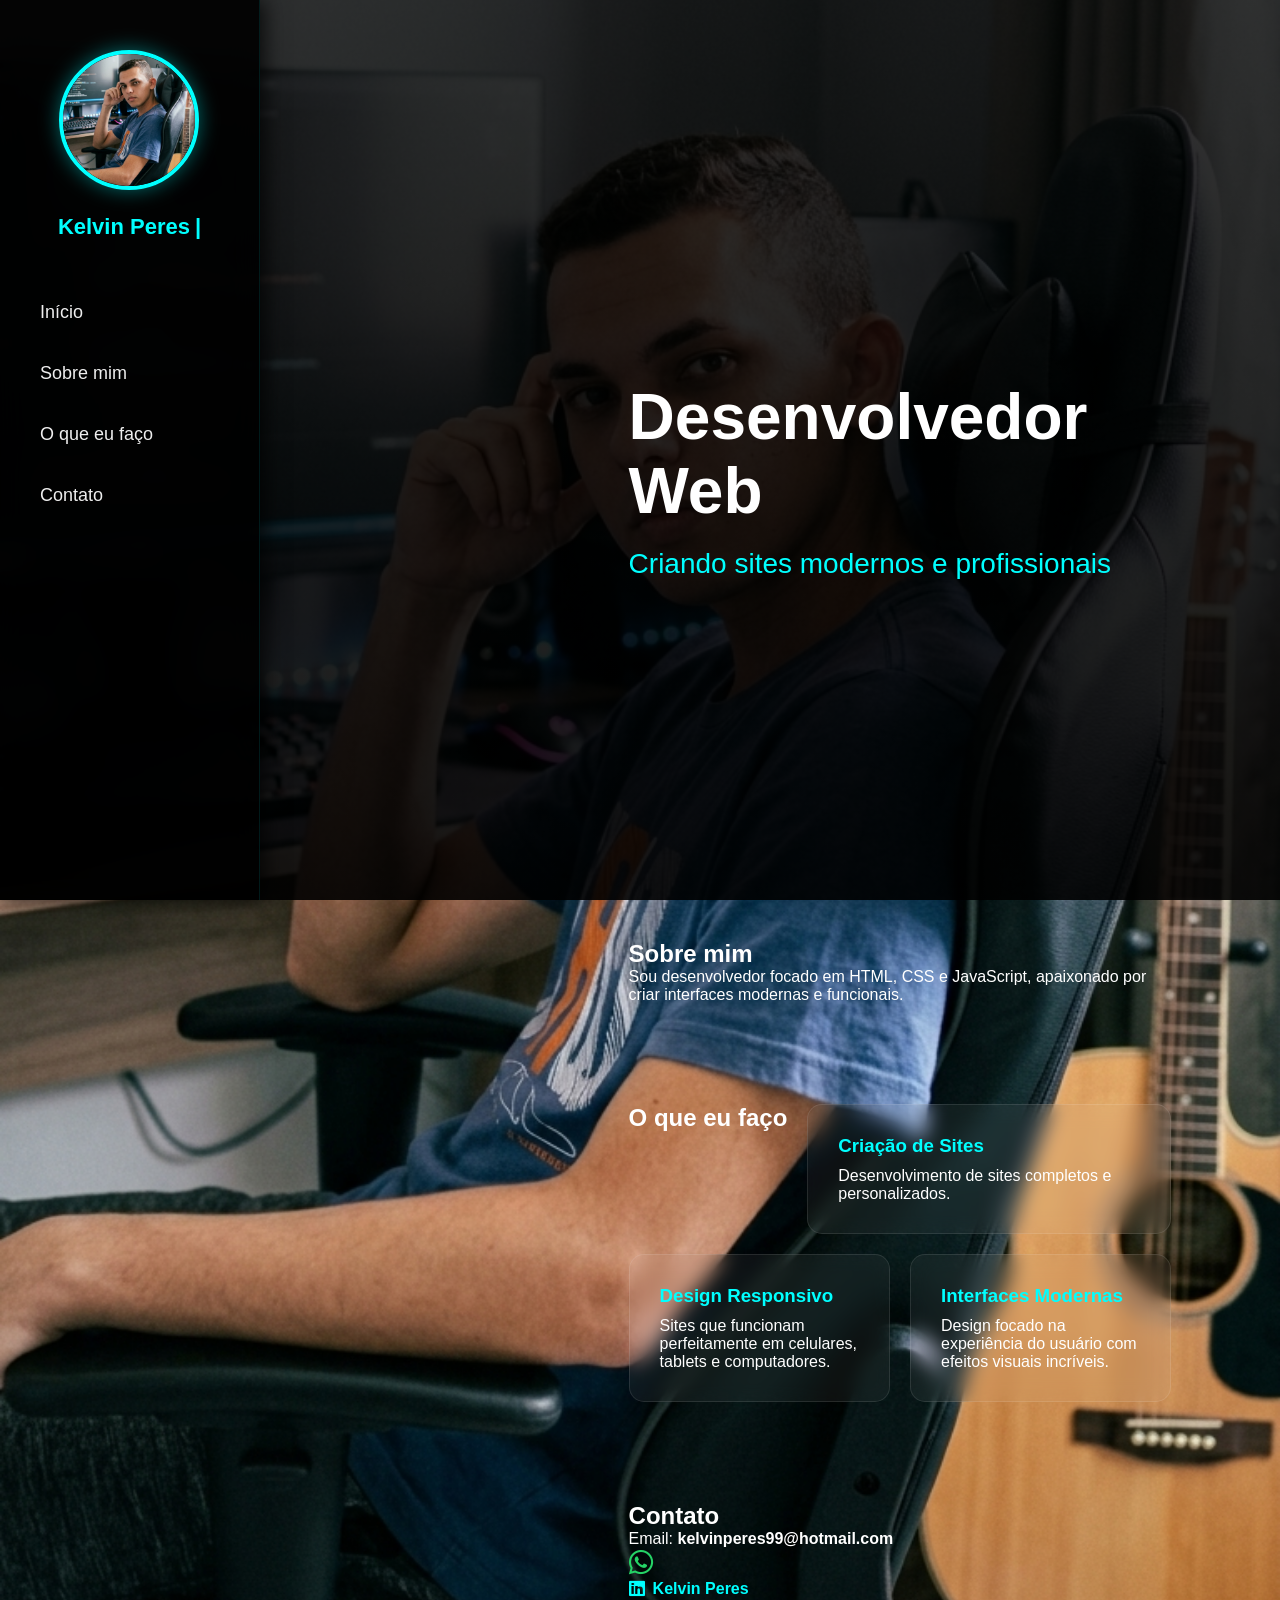
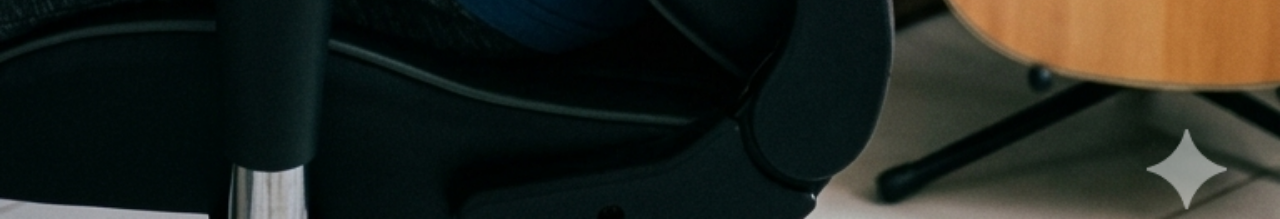
==== index.html @ 00a77fd3 "primeiro commit" ====
<!DOCTYPE html>
<html lang="pt-BR">
<head>
  <meta charset="UTF-8">
  <meta name="viewport" content="width=device-width, initial-scale=1.0">
  <title>Portfólio Kelvin Peres</title>
  <link rel="stylesheet" href="main.css">
  <link rel="stylesheet" href="https://cdnjs.cloudflare.com/ajax/libs/font-awesome/6.5.0/css/all.min.css">
  <link rel="stylesheet" href="https://cdnjs.cloudflare.com/ajax/libs/font-awesome/6.5.0/css/all.min.css">
</head>

<body>

<!-- SIDEBAR -->
<div class="sidebar">
  <div class="perfil">
    <img src="imagens/fundo.png" class="foto" alt="Kelvin Peres">

    <h2 class="nome">
      <span id="digitando"></span>
    </h2>
  </div>

  <nav class="menu">
    <a href="#inicio">Início</a>
    <a href="#sobre">Sobre mim</a>
    <a href="#servicos">O que eu faço</a>
    <a href="#contato">Contato</a>
  </nav>
</div>

<!-- CONTEÚDO -->
<main>
<main class="container">
<section id="inicio" class="hero">
  <h1>Desenvolvedor Web</h1>
  <p>Criando sites modernos e profissionais</p>
</section>

<section id="sobre">
  <h2>Sobre mim</h2>
  <p>Sou desenvolvedor focado em HTML, CSS e JavaScript, apaixonado por criar interfaces modernas e funcionais.</p>
</section>

<section id="servicos">
  <h2>O que eu faço</h2>

  <div class="card">
    <h3>Criação de Sites</h3>
    <p>Desenvolvimento de sites completos e personalizados.</p>
  </div>
  
  <div class="card">
    <h3>Design Responsivo</h3>
    <p>Sites que funcionam perfeitamente em celulares, tablets e computadores.</p>
  </div>
  
  <div class="card">
    <h3>Interfaces Modernas</h3>
    <p>Design focado na experiência do usuário com efeitos visuais incríveis.</p>
  </div>
</section>

<section id="contato">
  <h2>Contato</h2>

  <p>Email: <strong>kelvinperes99@hotmail.com</strong></p>
  <p>
  <a href="https://wa.me/5511974257887" 
     target="_blank" 
     rel="noopener noreferrer"
     class="link-whatsapp">

    <i class="fa-brands fa-whatsapp"></i>

  </a>
</p>

  <p>
    <a href="https://www.linkedin.com/in/kelvin-peres-32508433b/" 
       target="_blank" 
       rel="noopener noreferrer" 
       class="link-linkedin">

      <i class="fa-brands fa-linkedin"></i>
      Kelvin Peres
    </a>
  </p>
</section>

</main>

<!-- SCRIPT EXTERNO -->
<script src="script.js"></script>

</body>
</html>
---- main.css ----
/* RESET */
* {
  margin: 0;
  padding: 0;
  box-sizing: border-box;
}

/* BODY */
body {
  font-family: 'Segoe UI', Tahoma, Geneva, Verdana, sans-serif;
  color: white;
  background-color: #0a0a0a;

  background-image: linear-gradient(rgba(0,0,0,0.8), rgba(0,0,0,0.9)), url("imagens/fundo.png");
  background-size: cover;
  background-position: 60% 30%;
  background-attachment: fixed;
  background-repeat: no-repeat;

  overflow-x: hidden;
}

/* SCROLL SUAVE */
html {
  scroll-behavior: smooth;
}

/* SIDEBAR */
.sidebar {
  position: fixed;
  left: 0;
  top: 0;
  width: 260px;
  height: 100vh;

  background: rgba(0,0,0,0.9);
  backdrop-filter: blur(15px);

  display: flex;
  flex-direction: column;
  align-items: center;
  padding-top: 50px;

  box-shadow: 4px 0 20px rgba(0,0,0,0.8);
  z-index: 1000;
  border-right: 1px solid rgba(0,255,255,0.1);
}

/* PERFIL */
.perfil {
  text-align: center;
  padding: 0 20px;
  margin-bottom: 40px;
}

/* FOTO */
.foto {
  width: 140px;
  height: 140px;
  border-radius: 50%;
  object-fit: cover;
  border: 4px solid cyan;
  box-shadow: 0 0 20px rgba(0,255,255,0.4);
  margin-bottom: 20px;
}

/* NOME */
.nome {
  font-size: 22px;
  font-weight: bold;
  color: cyan;
  min-height: 1.5em;
}

/* CURSOR */
#digitando::after {
  content: "|";
  margin-left: 5px;
  animation: piscar 1s infinite;
}

@keyframes piscar {
  50% { opacity: 0; }
}

/* MENU */
.menu {
  display: flex;
  flex-direction: column;
  gap: 10px;
  width: 100%;
  padding: 0 20px;
}

.menu a {
  color: #eee;
  text-decoration: none;
  font-size: 18px;
  padding: 15px 20px;
  border-radius: 8px;
  transition: 0.3s;
}

.menu a:hover {
  color: cyan;
  background: rgba(0,255,255,0.05);
  transform: translateX(10px);
}

/* MAIN */
main {
  margin-left: 260px;
  padding: 60px 5%;
}

/* SECTIONS */
section {
  margin-bottom: 100px;
  max-width: 800px;
  animation: fadeIn 1s ease-in;
}

@keyframes fadeIn {
  from {
    opacity: 0;
    transform: translateY(20px);
  }
  to {
    opacity: 1;
    transform: translateY(0);
  }
}

/* HERO */
.hero {
  height: 80vh;
  display: flex;
  flex-direction: column;
  justify-content: center;
}

.hero h1 {
  font-size: 64px;
  margin-bottom: 20px;
}

.hero p {
  font-size: 28px;
  color: cyan;
}

/* CARDS */
#servicos {
  display: flex;
  flex-wrap: wrap;
  gap: 20px;
}

.card {
  flex: 1;
  min-width: 250px;

  background: rgba(255,255,255,0.05);
  padding: 30px;
  border-radius: 15px;

  backdrop-filter: blur(10px);
  border: 1px solid rgba(255,255,255,0.1);

  transition: 0.3s;
}

.card h3 {
  color: cyan;
  margin-bottom: 10px;
}

.card:hover {
  transform: translateY(-5px);
  border-color: cyan;
}

/* LINKS */
.link-linkedin {
  display: inline-flex;
  align-items: center;
  gap: 8px;
  color: cyan;
  text-decoration: none;
  font-weight: bold;
}

.link-linkedin i {
  font-size: 18px;
}

.link-whatsapp {
  color: #25D366;
  font-size: 28px;
  text-decoration: none;
  transition: 0.3s;
}

.link-whatsapp:hover {
  transform: scale(1.1);
}

/* 📱 TABLET */
@media (max-width: 900px) {

  body {
    background-attachment: scroll;
  }

  .sidebar {
    width: 100%;
    height: auto;
    position: relative;
    padding: 30px 0;
    border-right: none;
    border-bottom: 1px solid cyan;
  }

  main {
    margin-left: 0;
    padding: 40px 20px;
  }

  .menu {
    flex-direction: row;
    flex-wrap: wrap;
    justify-content: center;
  }

  .menu a {
    padding: 10px;
  }

  section {
    text-align: center;
  }

  .hero {
    height: auto;
    padding: 60px 0;
  }

  .hero h1 {
    font-size: 42px;
  }

  .hero p {
    font-size: 22px;
  }
}

/* 📱 CELULAR */
@media (max-width: 600px) {

  .hero h1 {
    font-size: 30px;
  }

  .hero p {
    font-size: 18px;
  }

  .nome {
    font-size: 18px;
  }

  .card {
    min-width: 100%;
    padding: 20px;
  }
}
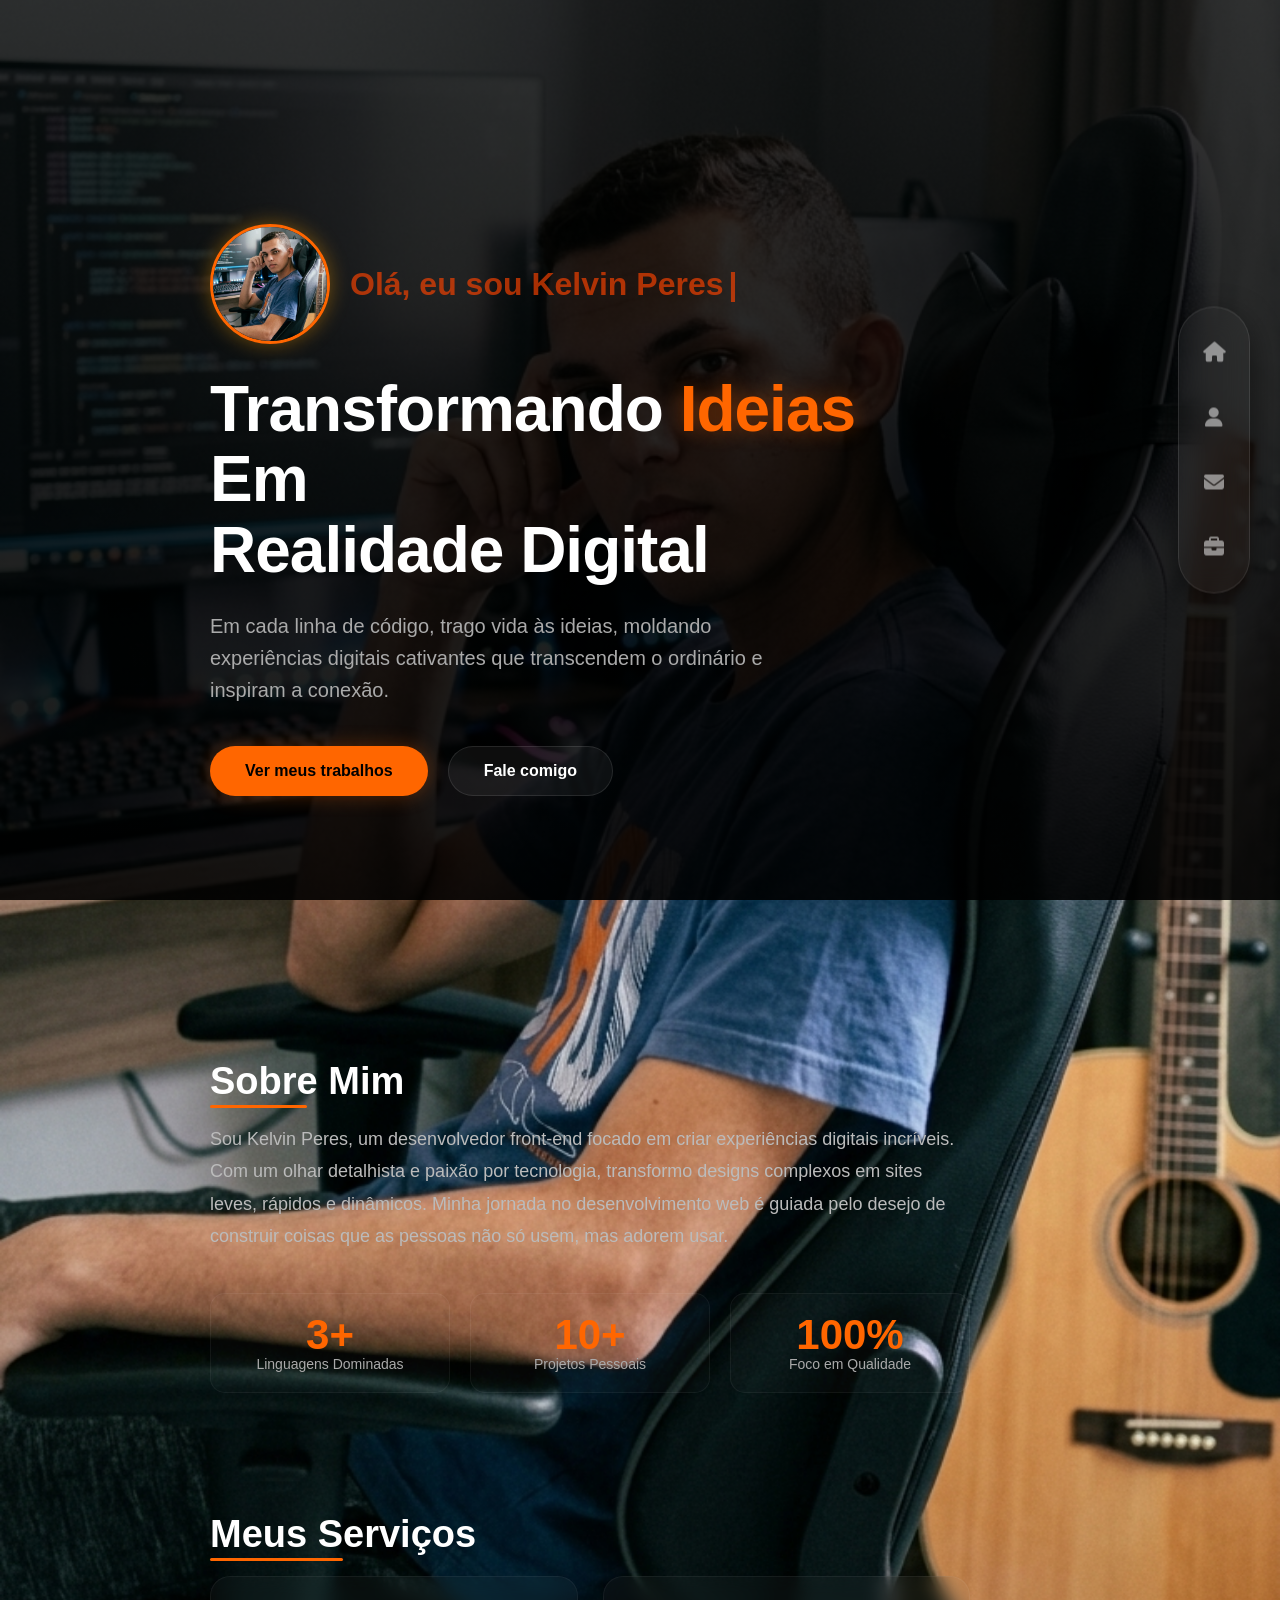
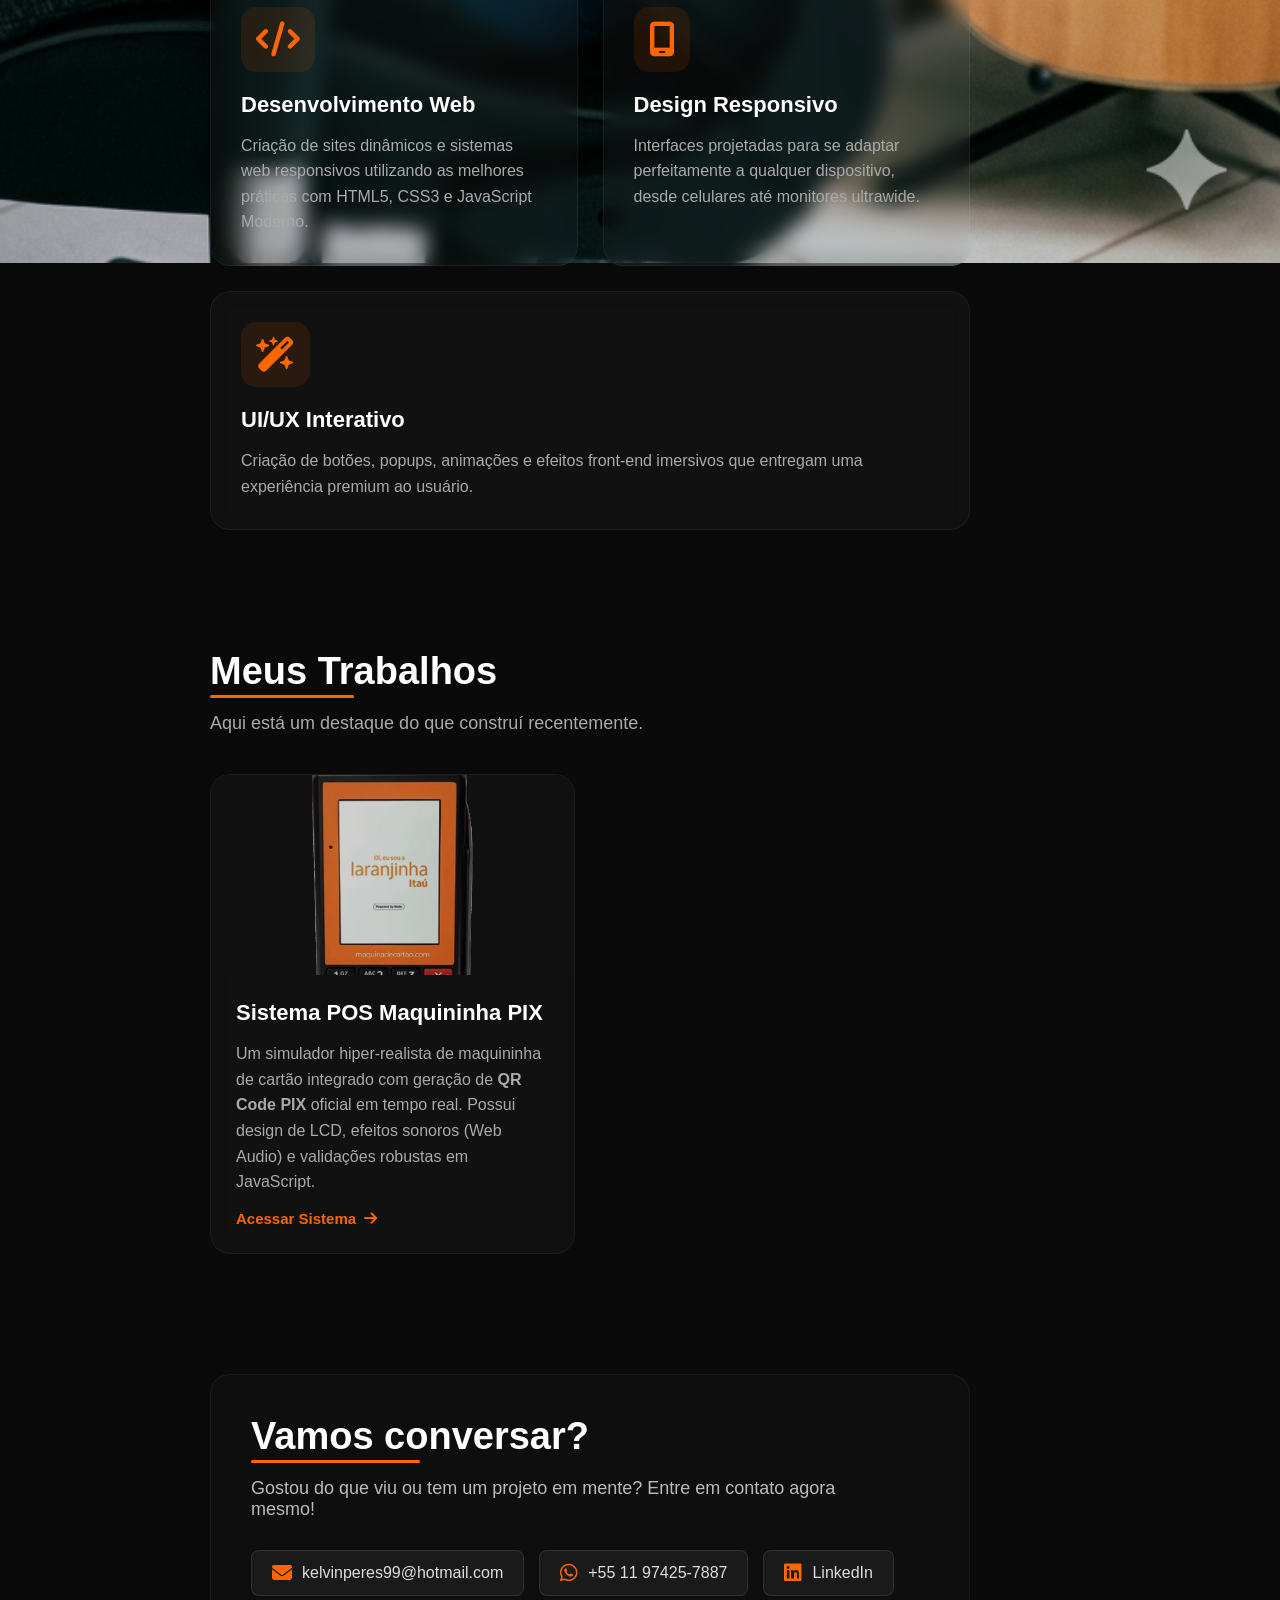
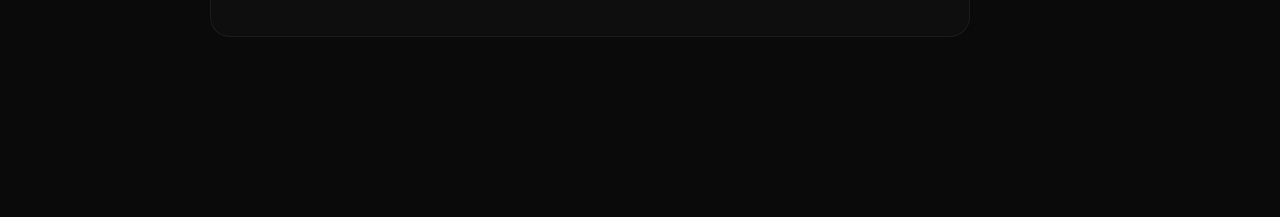
==== commit c0ee3667: "resolvendo conflito e adicionando novos arquivos" ====
--- a/index.html
+++ b/index.html
@@ -11,81 +11,101 @@
 
 <body>
 
-<!-- SIDEBAR -->
-<div class="sidebar">
-  <div class="perfil">
-    <img src="imagens/fundo.png" class="foto" alt="Kelvin Peres">
-
-    <h2 class="nome">
-      <span id="digitando"></span>
-    </h2>
-  </div>
-
-  <nav class="menu">
-    <a href="#inicio">Início</a>
-    <a href="#sobre">Sobre mim</a>
-    <a href="#servicos">O que eu faço</a>
-    <a href="#contato">Contato</a>
-  </nav>
-</div>
+<!-- MENU LATERAL FLUTUANTE -->
+<nav class="floating-menu">
+  <a href="index.html#inicio" tooltip="Início"><i class="fa-solid fa-house"></i></a>
+  <a href="index.html#sobre" tooltip="Sobre mim"><i class="fa-solid fa-user"></i></a>
+  <a href="index.html#contato" tooltip="Contato"><i class="fa-solid fa-envelope"></i></a>
+  <a href="projetos.html" tooltip="Projetos"><i class="fa-solid fa-briefcase"></i></a>
+</nav>
 
 <!-- CONTEÚDO -->
-<main>
 <main class="container">
 <section id="inicio" class="hero">
-  <h1>Desenvolvedor Web</h1>
-  <p>Criando sites modernos e profissionais</p>
-</section>
-
-<section id="sobre">
-  <h2>Sobre mim</h2>
-  <p>Sou desenvolvedor focado em HTML, CSS e JavaScript, apaixonado por criar interfaces modernas e funcionais.</p>
-</section>
-
-<section id="servicos">
-  <h2>O que eu faço</h2>
-
-  <div class="card">
-    <h3>Criação de Sites</h3>
-    <p>Desenvolvimento de sites completos e personalizados.</p>
-  </div>
-  
-  <div class="card">
-    <h3>Design Responsivo</h3>
-    <p>Sites que funcionam perfeitamente em celulares, tablets e computadores.</p>
-  </div>
-  
-  <div class="card">
-    <h3>Interfaces Modernas</h3>
-    <p>Design focado na experiência do usuário com efeitos visuais incríveis.</p>
+  <div class="hero-content">
+    <div class="perfil-hero">
+      <img src="imagens/fundo.png" class="foto-hero" alt="Kelvin Peres">
+      <h2 class="nome-hero">Olá, eu sou <span id="digitando"></span></h2>
+    </div>
+    
+    <h1 class="hero-titulo">Transformando <span class="highlight">Ideias</span> Em <br>Realidade Digital</h1>
+    <p class="hero-subtitulo">Em cada linha de código, trago vida às ideias, moldando experiências digitais cativantes que transcendem o ordinário e inspiram a conexão.</p>
+    
+    <div class="hero-botoes">
+      <a href="#projetos" class="btn-primario">Ver meus trabalhos</a>
+      <a href="#contato" class="btn-secundario">Fale comigo</a>
+    </div>
   </div>
 </section>
 
-<section id="contato">
-  <h2>Contato</h2>
+<section id="sobre" class="section-moderna">
+  <h2 class="section-title">Sobre Mim</h2>
+  <div class="sobre-conteudo">
+    <p class="sobre-texto">Sou Kelvin Peres, um desenvolvedor front-end focado em criar experiências digitais incríveis. Com um olhar detalhista e paixão por tecnologia, transformo designs complexos em sites leves, rápidos e dinâmicos. Minha jornada no desenvolvimento web é guiada pelo desejo de construir coisas que as pessoas não só usem, mas adorem usar.</p>
+    <div class="stats">
+      <div class="stat-item"><span class="highlight">3+</span><br>Linguagens Dominadas</div>
+      <div class="stat-item"><span class="highlight">10+</span><br>Projetos Pessoais</div>
+      <div class="stat-item"><span class="highlight">100%</span><br>Foco em Qualidade</div>
+    </div>
+  </div>
+</section>
 
-  <p>Email: <strong>kelvinperes99@hotmail.com</strong></p>
-  <p>
-  <a href="https://wa.me/5511974257887" 
-     target="_blank" 
-     rel="noopener noreferrer"
-     class="link-whatsapp">
+<section id="servicos" class="section-moderna">
+  <h2 class="section-title">Meus Serviços</h2>
+  <div class="cards">
+    <div class="card card-servico">
+      <i class="fa-solid fa-code icon-highlight"></i>
+      <h3>Desenvolvimento Web</h3>
+      <p>Criação de sites dinâmicos e sistemas web responsivos utilizando as melhores práticas com HTML5, CSS3 e JavaScript Moderno.</p>
+    </div>
+    <div class="card card-servico">
+      <i class="fa-solid fa-mobile-screen icon-highlight"></i>
+      <h3>Design Responsivo</h3>
+      <p>Interfaces projetadas para se adaptar perfeitamente a qualquer dispositivo, desde celulares até monitores ultrawide.</p>
+    </div>
+    <div class="card card-servico">
+      <i class="fa-solid fa-wand-magic-sparkles icon-highlight"></i>
+      <h3>UI/UX Interativo</h3>
+      <p>Criação de botões, popups, animações e efeitos front-end imersivos que entregam uma experiência premium ao usuário.</p>
+    </div>
+  </div>
+</section>
 
-    <i class="fa-brands fa-whatsapp"></i>
+<section id="projeto" class="section-moderna">
+  <h2 class="section-title">Meus Trabalhos</h2>
+  <p class="section-subtitle">Aqui está um destaque do que construí recentemente.</p>
 
-  </a>
-</p>
+  <div class="cards projetos-grid">
+    <a href="projetos.html" class="card projeto-card">
+      <div class="projeto-img-wrapper">
+         <img src="imagens/laranjinha-mais-maquininha-de-cartao-david-tech.webp" alt="Sistema Laranjinha">
+      </div>
+      <div class="projeto-info">
+        <h3>Sistema POS Maquininha PIX</h3>
+        <p>Um simulador hiper-realista de maquininha de cartão integrado com geração de <strong>QR Code PIX</strong> oficial em tempo real. Possui design de LCD, efeitos sonoros (Web Audio) e validações robustas em JavaScript.</p>
+        <span class="btn-sm">Acessar Sistema <i class="fa-solid fa-arrow-right"></i></span>
+      </div>
+    </a>
+  </div>
+</section>
 
-  <p>
-    <a href="https://www.linkedin.com/in/kelvin-peres-32508433b/" 
-       target="_blank" 
-       rel="noopener noreferrer" 
-       class="link-linkedin">
-
-      <i class="fa-brands fa-linkedin"></i>
-      Kelvin Peres
-    </a>
-  </p>
+<section id="contato" class="section-moderna">
+  <div class="contato-container">
+    <h2 class="section-title">Vamos conversar?</h2>
+    <p>Gostou do que viu ou tem um projeto em mente? Entre em contato agora mesmo!</p>
+    
+    <div class="social-links-modern">
+      <a href="mailto:kelvinperes99@hotmail.com" class="link-item" target="_blank">
+        <i class="fa-solid fa-envelope"></i> kelvinperes99@hotmail.com
+      </a>
+      <a href="https://wa.me/5511974257887" target="_blank" rel="noopener noreferrer" class="link-item link-whatsapp-modern">
+        <i class="fa-brands fa-whatsapp"></i> +55 11 97425-7887
+      </a>
+      <a href="https://www.linkedin.com/in/kelvin-peres-32508433b/" target="_blank" rel="noopener noreferrer" class="link-item link-linkedin-modern">
+        <i class="fa-brands fa-linkedin"></i> LinkedIn
+      </a>
+    </div>
+  </div>
 </section>
 
 </main>
--- a/main.css
+++ b/main.css
@@ -8,10 +8,10 @@
 /* BODY */
 body {
   font-family: 'Segoe UI', Tahoma, Geneva, Verdana, sans-serif;
-  color: white;
+  color: whitesmoke;
   background-color: #0a0a0a;
 
-  background-image: linear-gradient(rgba(0,0,0,0.8), rgba(0,0,0,0.9)), url("imagens/fundo.png");
+  background-image: linear-gradient(rgba(0, 0, 0, 0.8), rgba(0, 0, 0, 0.9)), url("imagens/fundo.png");
   background-size: cover;
   background-position: 60% 30%;
   background-attachment: fixed;
@@ -25,54 +25,95 @@
   scroll-behavior: smooth;
 }
 
-/* SIDEBAR */
-.sidebar {
+/* FLOATING MENU LATERAL */
+.floating-menu {
   position: fixed;
-  left: 0;
-  top: 0;
-  width: 260px;
-  height: 100vh;
-
-  background: rgba(0,0,0,0.9);
+  right: 30px;
+  top: 50%;
+  transform: translateY(-50%);
+  display: flex;
+  flex-direction: column;
+  gap: 15px;
+  background: rgba(255, 255, 255, 0.03);
+  padding: 20px 10px;
+  border-radius: 40px;
+  -webkit-backdrop-filter: blur(15px);
   backdrop-filter: blur(15px);
-
-  display: flex;
-  flex-direction: column;
+  border: 1px solid rgba(255, 255, 255, 0.1);
+  z-index: 1000;
+  box-shadow: 0 10px 30px rgba(0, 0, 0, 0.5);
+}
+
+.floating-menu a {
+  color: rgba(255, 255, 255, 0.5);
+  font-size: 20px;
+  text-decoration: none;
+  width: 50px;
+  height: 50px;
+  display: flex;
+  justify-content: center;
   align-items: center;
-  padding-top: 50px;
-
-  box-shadow: 4px 0 20px rgba(0,0,0,0.8);
-  z-index: 1000;
-  border-right: 1px solid rgba(0,255,255,0.1);
-}
-
-/* PERFIL */
-.perfil {
-  text-align: center;
-  padding: 0 20px;
-  margin-bottom: 40px;
-}
-
-/* FOTO */
-.foto {
-  width: 140px;
-  height: 140px;
+  border-radius: 50%;
+  transition: all 0.3s ease;
+  position: relative;
+}
+
+.floating-menu a:hover,
+.floating-menu a.active {
+  color: rgba(255, 68, 0, 0.9);
+  background: rgba(255, 165, 0, 0.1);
+  transform: scale(1.15);
+}
+
+/* TOOLTIP DO MENU */
+.floating-menu a::after {
+  content: attr(tooltip);
+  position: absolute;
+  right: 65px;
+  background: rgba(0, 0, 0, 0.8);
+  border: 1px solid rgba(255, 68, 0, 0.3);
+  color: #fff;
+  font-size: 13px;
+  font-family: 'Segoe UI', sans-serif;
+  padding: 6px 12px;
+  border-radius: 8px;
+  white-space: nowrap;
+  opacity: 0;
+  pointer-events: none;
+  transform: translateX(10px);
+  transition: 0.3s ease;
+}
+
+.floating-menu a:hover::after {
+  opacity: 1;
+  transform: translateX(0);
+}
+
+/* PERFIL NO HERO (Página Inicial) */
+.perfil-hero {
+  display: flex;
+  align-items: center;
+  gap: 20px;
+  margin-bottom: 30px;
+}
+
+.perfil-hero .foto-hero {
+  width: 120px;
+  height: 120px;
   border-radius: 50%;
   object-fit: cover;
-  border: 4px solid cyan;
-  box-shadow: 0 0 20px rgba(0,255,255,0.4);
-  margin-bottom: 20px;
-}
-
-/* NOME */
-.nome {
-  font-size: 22px;
+  border: 3px solid rgb(255, 102, 0);
+  box-shadow: 0 0 20px rgba(255, 165, 0, 0.4);
+}
+
+.perfil-hero .nome-hero {
+  font-size: 32px;
   font-weight: bold;
-  color: cyan;
-  min-height: 1.5em;
-}
-
-/* CURSOR */
+  color: rgba(255, 68, 0, 0.651);
+  line-height: 1.2;
+}
+
+/* CURSOR DE DIGITAÇÃO */
 #digitando::after {
   content: "|";
   margin-left: 5px;
@@ -83,34 +124,12 @@
   50% { opacity: 0; }
 }
 
-/* MENU */
-.menu {
-  display: flex;
-  flex-direction: column;
-  gap: 10px;
-  width: 100%;
-  padding: 0 20px;
-}
-
-.menu a {
-  color: #eee;
-  text-decoration: none;
-  font-size: 18px;
-  padding: 15px 20px;
-  border-radius: 8px;
-  transition: 0.3s;
-}
-
-.menu a:hover {
-  color: cyan;
-  background: rgba(0,255,255,0.05);
-  transform: translateX(10px);
-}
-
-/* MAIN */
+/* MAIN CENTRALIZADO */
 main {
-  margin-left: 260px;
-  padding: 60px 5%;
+  max-width: 900px;
+  margin: 0 auto;
+  padding: 60px 20px;
+  padding-right: 120px; /* Espaço para o menu não sobrepor texto em telas menores */
 }
 
 /* SECTIONS */
@@ -125,6 +144,7 @@
     opacity: 0;
     transform: translateY(20px);
   }
+
   to {
     opacity: 1;
     transform: translateY(0);
@@ -133,111 +153,352 @@
 
 /* HERO */
 .hero {
-  height: 80vh;
+  height: 100vh;
   display: flex;
   flex-direction: column;
   justify-content: center;
-}
-
-.hero h1 {
+  align-items: flex-start;
+  text-align: left;
+}
+
+.hero-content {
+  max-width: 700px;
+}
+
+.hero-titulo {
   font-size: 64px;
+  font-weight: 800;
+  line-height: 1.1;
+  margin-bottom: 25px;
+  color: #fff;
+  letter-spacing: -1px;
+}
+
+.hero-titulo .highlight {
+  color: rgb(255, 102, 0); /* Laranja brilhante pegando o tom da sua foto */
+  text-shadow: 0 0 20px rgba(255, 102, 0, 0.4);
+}
+
+.hero-subtitulo {
+  font-size: 20px;
+  line-height: 1.6;
+  color: #aaaaaa;
+  margin-bottom: 40px;
+  max-width: 600px;
+}
+
+/* BOTÕES HERO */
+.hero-botoes {
+  display: flex;
+  gap: 20px;
+  flex-wrap: wrap;
+}
+
+.btn-primario, .btn-secundario {
+  padding: 15px 35px;
+  border-radius: 50px;
+  font-size: 16px;
+  font-weight: 600;
+  text-decoration: none;
+  transition: all 0.3s ease;
+  display: inline-flex;
+  align-items: center;
+  justify-content: center;
+}
+
+.btn-primario {
+  background: rgb(255, 102, 0);
+  color: #000;
+  box-shadow: 0 0 20px rgba(255, 102, 0, 0.3);
+}
+
+.btn-primario:hover {
+  background: rgb(255, 120, 30);
+  box-shadow: 0 0 30px rgba(255, 102, 0, 0.5);
+  transform: translateY(-3px);
+}
+
+.btn-secundario {
+  background: rgba(255, 255, 255, 0.05);
+  color: #fff;
+  border: 1px solid rgba(255, 255, 255, 0.1);
+}
+
+.btn-secundario:hover {
+  background: rgba(255, 255, 255, 0.1);
+  transform: translateY(-3px);
+}
+
+/* SECTIONS MORDERNAS GERAL */
+.section-moderna {
+  margin-bottom: 120px;
+}
+
+.section-title {
+  font-size: 38px;
+  font-weight: 700;
   margin-bottom: 20px;
-}
-
-.hero p {
-  font-size: 28px;
-  color: cyan;
-}
-
-/* CARDS */
-#servicos {
-  display: flex;
+  position: relative;
+  display: inline-block;
+  color: #fff;
+}
+
+.section-title::after {
+  content: "";
+  position: absolute;
+  left: 0;
+  bottom: -5px;
+  width: 50%;
+  height: 3px;
+  background: rgb(255, 102, 0);
+  border-radius: 5px;
+}
+
+.section-subtitle {
+  color: #aaa;
+  font-size: 18px;
+  margin-bottom: 40px;
+}
+
+/* REDES SOCIAIS & LINKS */
+.social-links-modern {
+  display: flex;
+  gap: 15px;
   flex-wrap: wrap;
+  margin-top: 20px;
+}
+
+.link-item {
+  display: flex;
+  align-items: center;
+  gap: 10px;
+  background: rgba(255, 255, 255, 0.05);
+  border: 1px solid rgba(255, 255, 255, 0.1);
+  padding: 12px 20px;
+  border-radius: 8px;
+  color: #ddd;
+  text-decoration: none;
+  font-weight: 500;
+  transition: all 0.3s ease;
+}
+
+.link-item:hover {
+  background: rgba(255, 255, 255, 0.1);
+  transform: translateY(-3px);
+  color: #fff;
+}
+
+.link-item i {
+  font-size: 20px;
+  color: rgb(255, 102, 0);
+}
+
+.link-whatsapp-modern:hover i { color: #25D366; }
+.link-linkedin-modern:hover i { color: #0077b5; }
+
+/* SOBRE MIM */
+.sobre-conteudo {
+  display: flex;
+  flex-direction: column;
+  gap: 30px;
+}
+
+.sobre-texto {
+  font-size: 18px;
+  line-height: 1.8;
+  color: #bbb;
+  max-width: 800px;
+}
+
+.stats {
+  display: flex;
   gap: 20px;
+  flex-wrap: wrap;
+  margin-top: 10px;
+}
+
+.stat-item {
+  background: rgba(255, 255, 255, 0.02);
+  border: 1px solid rgba(255, 255, 255, 0.05);
+  padding: 20px 30px;
+  border-radius: 15px;
+  text-align: center;
+  color: #aaa;
+  font-size: 14px;
+  min-width: 150px;
+  flex: 1;
+}
+
+.stat-item .highlight {
+  font-size: 42px;
+  font-weight: 800;
+  color: rgb(255, 102, 0);
+  line-height: 1;
+}
+
+/* CARDS PADRÃO & SERVIÇOS */
+.cards {
+  display: flex;
+  gap: 25px;
+  flex-wrap: wrap;
 }
 
 .card {
   flex: 1;
-  min-width: 250px;
-
-  background: rgba(255,255,255,0.05);
+  min-width: 280px;
+  background: rgba(255, 255, 255, 0.03);
   padding: 30px;
+  border-radius: 20px;
+  -webkit-backdrop-filter: blur(10px);
+  backdrop-filter: blur(10px);
+  border: 1px solid rgba(255, 255, 255, 0.05);
+  transition: all 0.4s ease;
+}
+
+.card:hover {
+  transform: translateY(-8px);
+  border-color: rgba(255, 102, 0, 0.3);
+  box-shadow: 0 10px 30px rgba(0, 0, 0, 0.5);
+}
+
+.card h3 {
+  color: #fff;
+  margin-bottom: 15px;
+  font-size: 22px;
+}
+
+.card p {
+  color: #aaa;
+  font-size: 16px;
+  line-height: 1.6;
+}
+
+.icon-highlight {
+  font-size: 35px;
+  color: rgb(255, 102, 0);
+  margin-bottom: 20px;
+  background: rgba(255, 102, 0, 0.1);
+  padding: 15px;
   border-radius: 15px;
-
-  backdrop-filter: blur(10px);
-  border: 1px solid rgba(255,255,255,0.1);
-
-  transition: 0.3s;
-}
-
-.card h3 {
-  color: cyan;
-  margin-bottom: 10px;
-}
-
-.card:hover {
-  transform: translateY(-5px);
-  border-color: cyan;
-}
-
-/* LINKS */
-.link-linkedin {
+  display: inline-block;
+}
+
+/* PROJETOS PORTFOLIO */
+.projetos-grid {
+  display: grid;
+  grid-template-columns: repeat(auto-fill, minmax(320px, 1fr));
+  gap: 30px;
+}
+
+.projeto-card {
+  padding: 0;
+  overflow: hidden;
+  text-decoration: none;
+  display: flex;
+  flex-direction: column;
+}
+
+.projeto-img-wrapper {
+  width: 100%;
+  height: 200px;
+  overflow: hidden;
+  background: #111;
+  display: flex;
+  align-items: center;
+  justify-content: center;
+}
+
+.projeto-img-wrapper img {
+  width: 100%;
+  height: 100%;
+  object-fit: cover;
+  transition: transform 0.5s ease;
+  opacity: 0.8;
+}
+
+.projeto-card:hover .projeto-img-wrapper img {
+  transform: scale(1.05);
+  opacity: 1;
+}
+
+.projeto-info {
+  padding: 25px;
+}
+
+.btn-sm {
+  margin-top: 15px;
   display: inline-flex;
   align-items: center;
   gap: 8px;
-  color: cyan;
-  text-decoration: none;
-  font-weight: bold;
-}
-
-.link-linkedin i {
+  color: rgb(255, 102, 0);
+  font-weight: 600;
+  font-size: 15px;
+  transition: 0.2s;
+}
+
+.projeto-card:hover .btn-sm {
+  gap: 12px;
+}
+
+/* CONTATO CONTAINER */
+.contato-container {
+  background: rgba(255, 255, 255, 0.02);
+  border: 1px solid rgba(255, 255, 255, 0.05);
+  padding: 40px;
+  border-radius: 20px;
+}
+
+.contato-container p {
   font-size: 18px;
-}
-
-.link-whatsapp {
-  color: #25D366;
-  font-size: 28px;
-  text-decoration: none;
-  transition: 0.3s;
-}
-
-.link-whatsapp:hover {
-  transform: scale(1.1);
-}
-
-/* 📱 TABLET */
+  color: #bbb;
+  margin-bottom: 30px;
+  max-width: 600px;
+}
+
+/* 📱 TABLET & MOBILE */
 @media (max-width: 900px) {
 
   body {
     background-attachment: scroll;
   }
 
-  .sidebar {
-    width: 100%;
-    height: auto;
-    position: relative;
-    padding: 30px 0;
-    border-right: none;
-    border-bottom: 1px solid cyan;
+  /* Transforma menu vertical em Bottom Bar Horizontal */
+  .floating-menu {
+    top: auto;
+    bottom: 20px;
+    right: 50%;
+    transform: translateX(50%);
+    flex-direction: row;
+    padding: 10px 20px;
+    border-radius: 50px;
+    width: max-content;
+    gap: 20px;
+  }
+
+  .floating-menu a {
+    width: 45px;
+    height: 45px;
+  }
+
+  /* Desativa os tooltips no mobile */
+  .floating-menu a::after {
+    display: none;
   }
 
   main {
-    margin-left: 0;
-    padding: 40px 20px;
-  }
-
-  .menu {
-    flex-direction: row;
-    flex-wrap: wrap;
-    justify-content: center;
-  }
-
-  .menu a {
-    padding: 10px;
+    padding: 30px 20px;
+    margin-bottom: 80px; /* Espaço para o menu de baixo não cobrir o final */
   }
 
   section {
     text-align: center;
+  }
+
+  .perfil-hero {
+    flex-direction: column;
+    justify-content: center;
+    gap: 10px;
+    margin-bottom: 20px;
   }
 
   .hero {
@@ -245,24 +506,24 @@
     padding: 60px 0;
   }
 
-  .hero h1 {
+  .hero-titulo {
     font-size: 42px;
   }
 
-  .hero p {
-    font-size: 22px;
+  .hero-subtitulo {
+    font-size: 18px;
   }
 }
 
 /* 📱 CELULAR */
 @media (max-width: 600px) {
 
-  .hero h1 {
-    font-size: 30px;
-  }
-
-  .hero p {
-    font-size: 18px;
+  .hero-titulo {
+    font-size: 32px;
+  }
+
+  .hero-subtitulo {
+    font-size: 16px;
   }
 
   .nome {
@@ -273,4 +534,157 @@
     min-width: 100%;
     padding: 20px;
   }
+
+  .social.links {
+    display: flex;
+    align-items: center;
+    gap: 15px;
+    margin-top: 10px;
+  }
+
+  .social.links a {
+    display: flex;
+    align-items: center;
+    gap: 5px;
+    text-decoration: none;
+    color: rgba(255, 68, 0, 0.651);
+    font-size: 20px;
+    transition: 0.3s;
+  }
+
+  .social.links a:hover {
+    transform: scale(1.2);
+  }
+
+  /* ================= PRODUTO ================= */
+
+  .produto {
+    max-width: 400px;
+    margin: 80px auto;
+    background: rgba(255, 255, 255, 0.05);
+    padding: 30px;
+    border-radius: 20px;
+    backdrop-filter: blur(10px);
+    text-align: center;
+    box-shadow: 0 0 30px rgba(0, 0, 0, 0.5);
+  }
+
+  .produto img {
+    width: 150px;
+    display: block;
+    margin: 50px auto;
+  }
+
+  /* ================= MAQUININHA ================= */
+
+  .maquina {
+    display: flex;
+    justify-content: center;
+    margin-top: 40px;
+    position: relative;
+  }
+
+  .maquina img {
+    width: 320px;
+  }
+
+  /* Centraliza tudo na página */
+  .container {
+    display: flex;
+    justify-content: center;
+    align-items: center;
+    height: 100vh;
+    background-color: #121212;
+  }
+
+  .maquina {
+    position: relative;
+    /* Referência para a tela */
+    display: inline-block;
+  }
+
+  .maquina img {
+    width: 320px;
+    /* Tamanho da sua imagem */
+    display: block;
+  }
+
+  /* ================= TELA (CONTAINER PAI) ================= */
+  .tela {
+    position: absolute;
+    /* Ajuste o 'top' para alinhar verticalmente no visor da foto */
+    top: 400px;
+    left: 50%;
+    transform: translateX(-50%);
+    width: 500px;
+    background: #000;
+    padding: 0px;
+    border-radius: 4px;
+    box-sizing: border-box;
+    /* Garante que o padding não "estique" a tela */
+    text-align: center;
+  }
+
+  /* ================= DISPLAY DE VALORES ================= */
+  #display {
+    background: #000;
+    color: #00ff88;
+    padding: 5px;
+    margin-bottom: 10px;
+    font-size: 18px;
+    font-family: 'Courier New', Courier, monospace;
+    text-align: right;
+    min-height: 25px;
+    border-bottom: 1px solid #222;
+    /* Linha sutil para separar do teclado */
+  }
+
+  /* ================= TECLADO (GRID 3 COLUNAS) ================= */
+  .teclado {
+    display: grid;
+    grid-template-columns: repeat(3, 1fr);
+    /* Aqui é onde a mágica acontece */
+    gap: 5px;
+    width: 100%;
+  }
+
+  .teclado button {
+    width: 100%;
+    height: 38px;
+    /* Aumentei um pouco para melhor clique */
+    font-size: 14px;
+    font-weight: bold;
+    background: #222;
+    color: white;
+    border: 1px solid #333;
+    border-radius: 4px;
+    cursor: pointer;
+    transition: 0.1s;
+  }
+
+  /* Efeito de apertar o botão */
+  .teclado button:active {
+    transform: scale(0.92);
+    filter: brightness(1.4);
+  }
+
+  /* Botões Especiais (Cores) */
+  .teclado button:nth-child(10) {
+    background: #d50000;
+    /* Vermelho para o 'C' */
+  }
+
+  .teclado button:last-child {
+    background: #00c853;
+    /* Verde para o 'OK' */
+  }
+
+  /* ================= MENSAGEM DE STATUS ================= */
+  #status {
+    color: #aaa;
+    font-size: 11px;
+    text-align: center;
+    margin-top: 8px;
+    min-height: 12px;
+  }
 }
